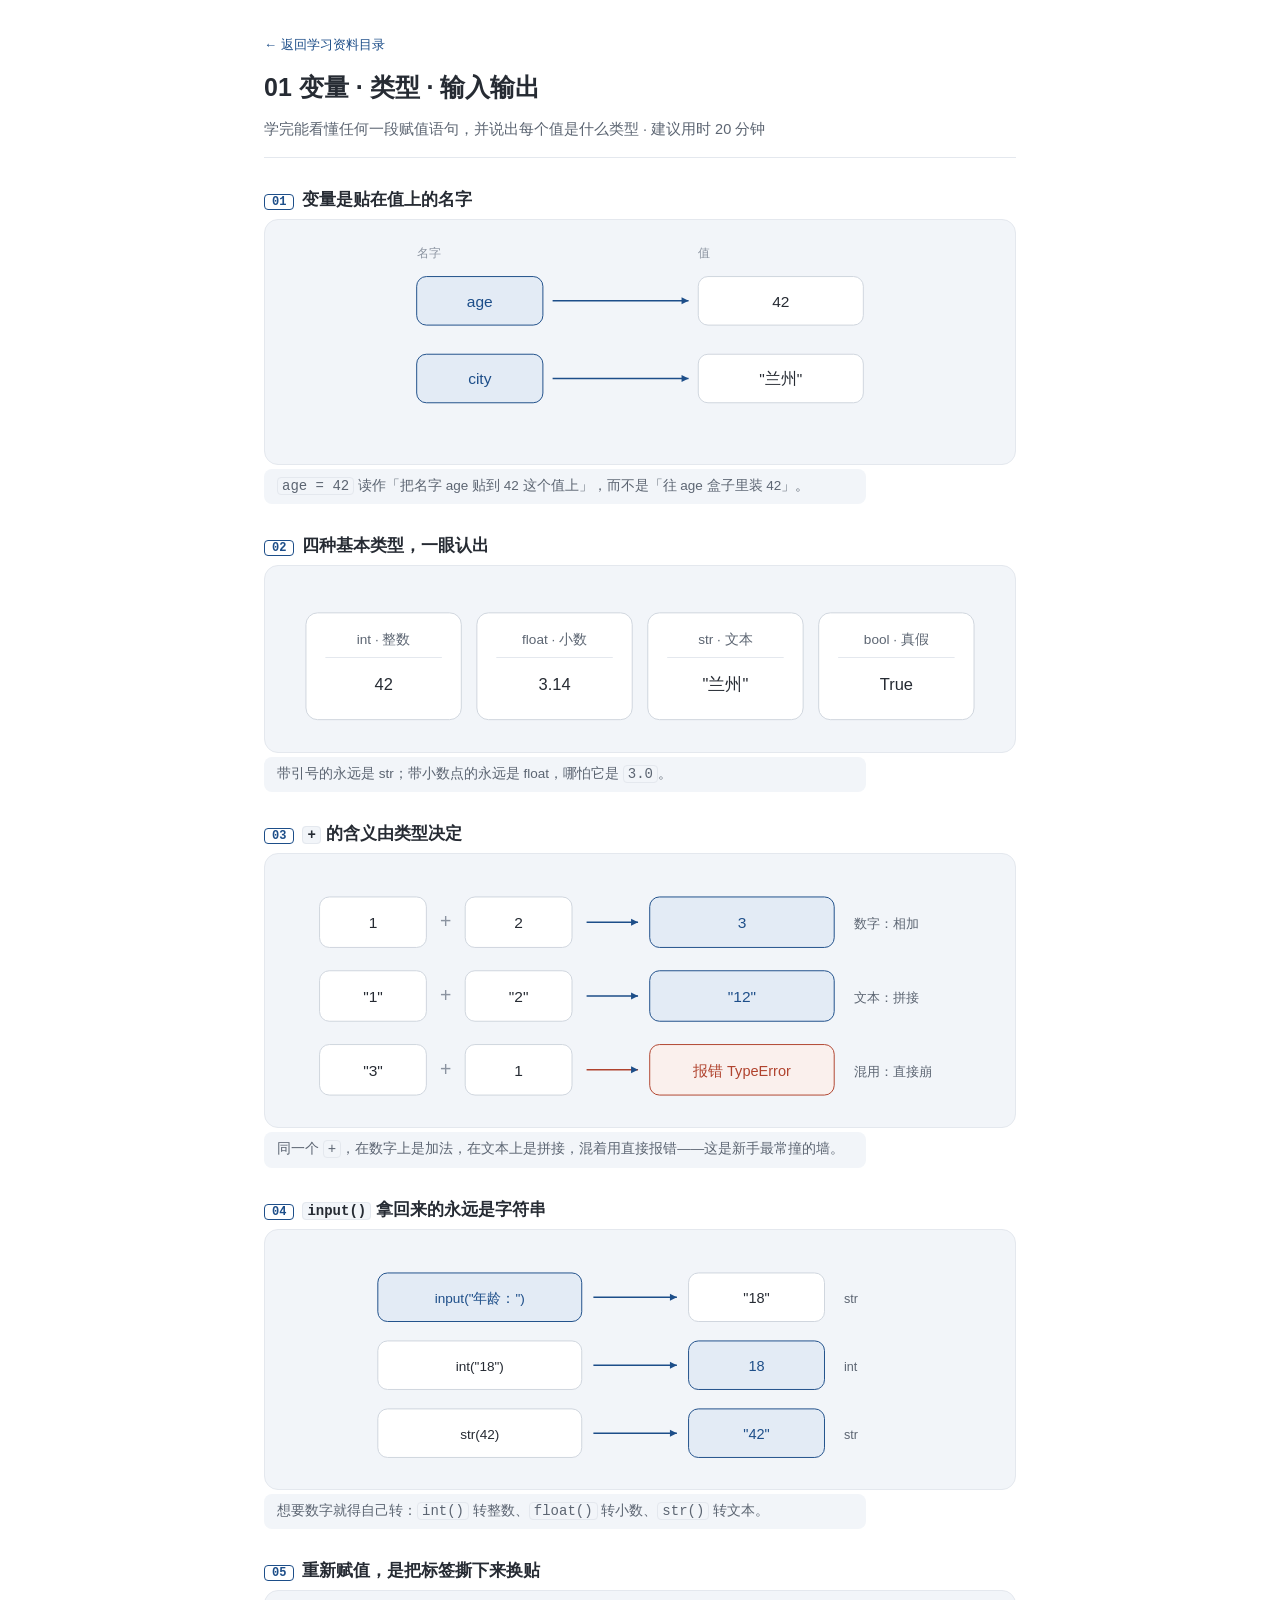
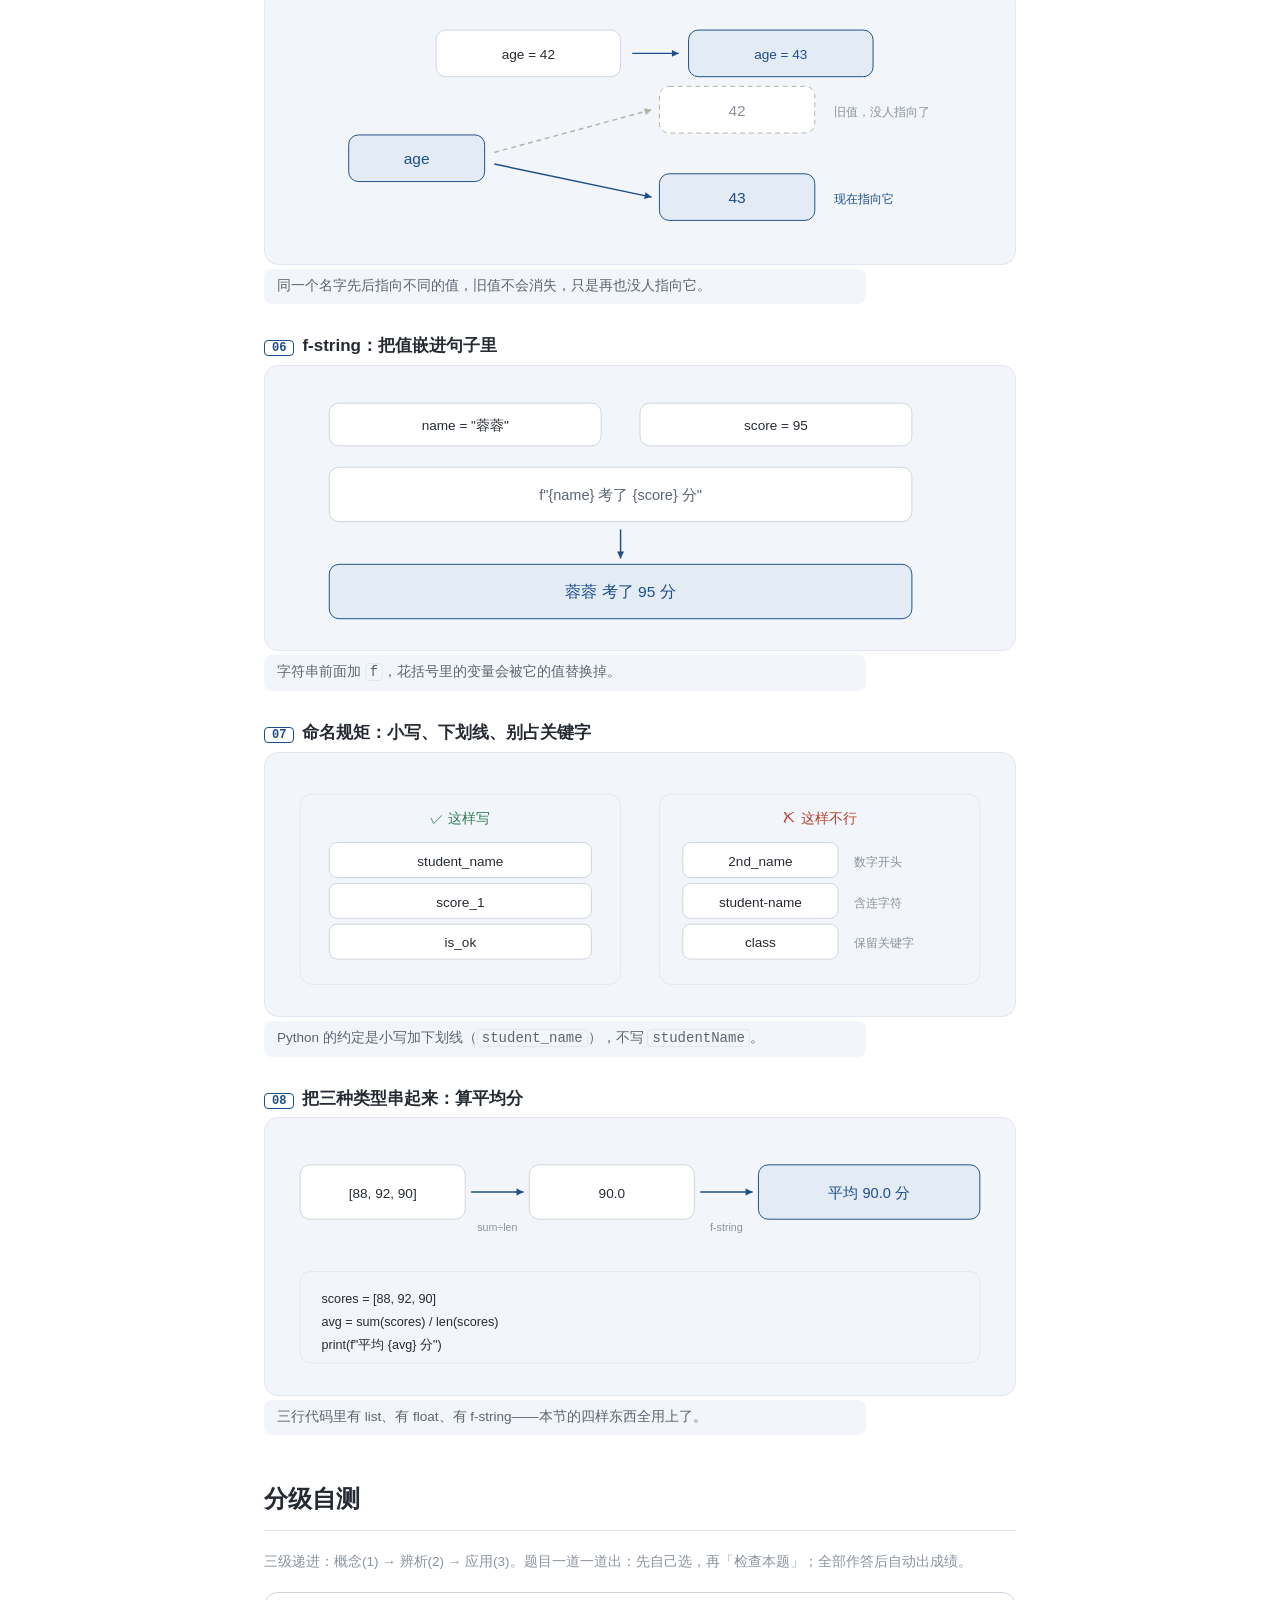
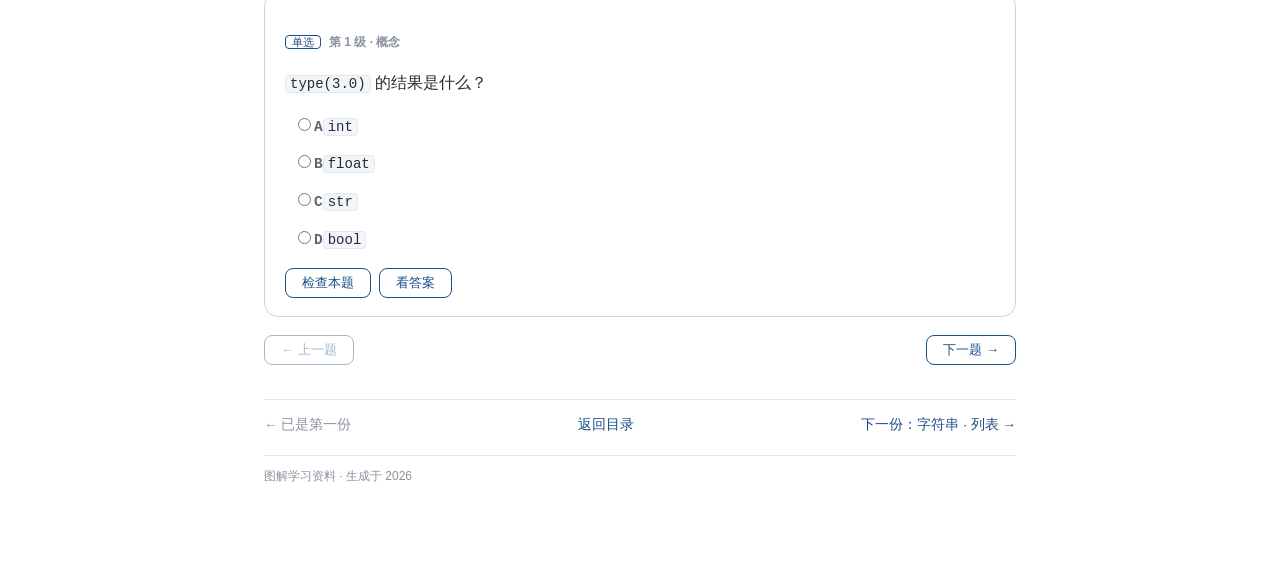
==== docs/python-basics/01-variables-types-io.html @ 9e704454 "xxx" ====
<!DOCTYPE html>
<html lang="zh-CN">
<head>
<meta charset="UTF-8">
<meta name="viewport" content="width=device-width, initial-scale=1.0">
<title>变量 · 类型 · 输入输出 · 图解</title>
<style>
  :root{
    --ink:#262b33; --ink-2:#5c6572; --ink-3:#8b93a0;
    --line:#cfd5dd; --line-soft:#e4e8ee;
    --paper:#fff; --tint:#f2f5f9;
    --accent:#1d4e89; --accent-soft:#e3ebf5;
    --good:#2e7d57; --bad:#b0432e;
  }
  *{box-sizing:border-box}
  body{margin:0;background:var(--paper);color:var(--ink);
       font-family:-apple-system,"Segoe UI","PingFang SC","Microsoft YaHei",sans-serif;font-size:16px;line-height:1.7;}
  svg text{font-family:inherit;}
  .page{max-width:800px;margin:0 auto;padding:34px 24px 80px;}
  header{padding-bottom:16px;border-bottom:1px solid var(--line-soft);}
  h1{font-size:25px;margin:0 0 8px}
  .tagline{color:var(--ink-2);font-size:14.5px;margin:0}
  .crumb{margin:0 0 10px;font-size:13px}
  a{color:var(--accent);text-decoration:none}
  a:hover{text-decoration:underline}
  section.learn{margin:28px 0 6px}
  .lno{font-family:Consolas,monospace;font-size:12px;color:var(--accent);border:1px solid var(--accent);border-radius:4px;padding:0 7px;margin-right:8px}
  h3{font-size:17px;margin:0 0 4px;font-weight:700}
  figure{margin:0}
  figure svg{width:100%;height:auto;display:block}
  figcaption{font-size:13.5px;color:var(--ink-2);background:var(--tint);border-radius:8px;padding:6px 13px;max-width:80%;margin-top:4px}
  .wrap{background:var(--tint);border:1px solid var(--line-soft);border-radius:14px;padding:8px 6px 4px}
  .quiz-head{margin-top:44px;border-bottom:1px solid var(--line-soft);padding-bottom:10px}
  .qcard{display:none;border:1px solid var(--line);border-radius:14px;padding:18px 20px;margin:18px 0}
  .qcard.on{display:block;animation:qi .18s ease}
  @keyframes qi{from{opacity:0;transform:translateY(6px)}to{opacity:1;transform:none}}
  .q-no{font-size:12px;color:var(--ink-3);font-weight:600}
  .q-type{font-size:11px;color:var(--accent);border:1px solid var(--accent);border-radius:4px;padding:0 6px;margin-right:8px}
  .q-stem{font-size:15.5px;margin:6px 0 10px}
  .opts{list-style:none;margin:0;padding:0}
  .opts li{display:flex;gap:9px;align-items:flex-start;padding:5px 8px;border-radius:8px}
  .opts li:hover{background:var(--tint)}
  .opts label{flex:1;cursor:pointer;font-size:14.5px}
  .opts input{accent-color:var(--accent);margin-top:6px}
  .ltr{font-family:Consolas,monospace;font-weight:700;color:var(--ink-2);min-width:15px}
  code{font-family:Consolas,monospace;font-size:14px;background:var(--tint);border:1px solid var(--line-soft);border-radius:4px;padding:0 4px}
  .qbar{display:flex;gap:8px;margin-top:10px;flex-wrap:wrap}
  button{font-family:inherit;font-size:13px;padding:5px 16px;border-radius:8px;cursor:pointer;border:1px solid var(--accent);background:#fff;color:var(--accent)}
  button:hover{background:var(--accent-soft)}
  button.primary{background:var(--accent);color:#fff}
  button.primary:hover{background:#163c69}
  button:disabled{opacity:.4;cursor:not-allowed}
  .feedback{display:none;margin-top:10px;padding:9px 13px;border-radius:8px;font-size:14px}
  .feedback.show{display:block}
  .feedback.good{background:#edf5f0;border:1px solid #cfe2d6;color:var(--good)}
  .feedback.bad{background:#faf0ed;border:1px solid #ead2cb;color:var(--bad)}
  .feedback.mid{background:var(--tint);border:1px solid var(--line);color:var(--ink-2)}
  .feedback .why{color:var(--ink-2);border-top:1px dashed var(--line);padding-top:6px;margin-top:6px}
  .result-screen{display:none;border:1px solid var(--accent);border-radius:14px;padding:18px 20px;margin:18px 0}
  .result-screen.show{display:block}
  .why-src{display:none}
  .lesson-nav{display:flex;justify-content:space-between;gap:12px;flex-wrap:wrap;margin-top:34px;padding-top:14px;border-top:1px solid var(--line-soft);font-size:13.5px}
  .lesson-nav .dim{color:var(--ink-3)}
  footer{margin-top:18px;color:var(--ink-3);font-size:12px;border-top:1px solid var(--line-soft);padding-top:10px}
  @media(max-width:560px){figcaption{max-width:100%}}
</style>
</head>
<body>
<svg width="0" height="0" style="position:absolute" aria-hidden="true"><defs>
  <marker id="ar" viewBox="0 0 10 10" refX="9" refY="5" markerWidth="6" markerHeight="6" orient="auto-start-reverse"><path d="M1 1 L9 5 L1 9 z" fill="#1d4e89"/></marker>
  <marker id="arw" viewBox="0 0 10 10" refX="9" refY="5" markerWidth="6" markerHeight="6" orient="auto-start-reverse"><path d="M1 1 L9 5 L1 9 z" fill="#b4b2a9"/></marker>
</defs></svg>

<div class="page">

  <header>
    <p class="crumb"><a href="index.html">← 返回学习资料目录</a></p>
    <h1>01 变量 · 类型 · 输入输出</h1>
    <p class="tagline">学完能看懂任何一段赋值语句，并说出每个值是什么类型 · 建议用时 20 分钟</p>
  </header>

  <section class="learn">
    <h3><span class="lno">01</span>变量是贴在值上的名字</h3>
    <div class="wrap">
      <svg viewBox="0 0 760 230" role="img" aria-label="变量名指向值">
        <text x="150" y="30" font-size="12" fill="#8b93a0">名字</text>
        <text x="440" y="30" font-size="12" fill="#8b93a0">值</text>
        <rect x="150" y="50" width="130" height="50" rx="10" fill="#e3ebf5" stroke="#1d4e89"/>
        <text x="215" y="81" text-anchor="middle" font-size="16" fill="#1d4e89">age</text>
        <line x1="290" y1="75" x2="430" y2="75" stroke="#1d4e89" stroke-width="1.5" marker-end="url(#ar)"/>
        <rect x="440" y="50" width="170" height="50" rx="10" fill="#fff" stroke="#cfd5dd"/>
        <text x="525" y="81" text-anchor="middle" font-size="16" fill="#262b33">42</text>
        <rect x="150" y="130" width="130" height="50" rx="10" fill="#e3ebf5" stroke="#1d4e89"/>
        <text x="215" y="161" text-anchor="middle" font-size="16" fill="#1d4e89">city</text>
        <line x1="290" y1="155" x2="430" y2="155" stroke="#1d4e89" stroke-width="1.5" marker-end="url(#ar)"/>
        <rect x="440" y="130" width="170" height="50" rx="10" fill="#fff" stroke="#cfd5dd"/>
        <text x="525" y="161" text-anchor="middle" font-size="16" fill="#262b33">"兰州"</text>
      </svg>
    </div>
    <figcaption><code>age = 42</code> 读作「把名字 age 贴到 42 这个值上」，而不是「往 age 盒子里装 42」。</figcaption>
  </section>

  <section class="learn">
    <h3><span class="lno">02</span>四种基本类型，一眼认出</h3>
    <div class="wrap">
      <svg viewBox="0 0 760 170" role="img" aria-label="int float str bool 四种类型">
        <rect x="36" y="40" width="160" height="110" rx="12" fill="#fff" stroke="#cfd5dd"/>
        <text x="116" y="72" text-anchor="middle" font-size="14" fill="#5c6572">int · 整数</text>
        <line x1="56" y1="86" x2="176" y2="86" stroke="#e4e8ee"/>
        <text x="116" y="119" text-anchor="middle" font-size="17" fill="#262b33">42</text>
        <rect x="212" y="40" width="160" height="110" rx="12" fill="#fff" stroke="#cfd5dd"/>
        <text x="292" y="72" text-anchor="middle" font-size="14" fill="#5c6572">float · 小数</text>
        <line x1="232" y1="86" x2="352" y2="86" stroke="#e4e8ee"/>
        <text x="292" y="119" text-anchor="middle" font-size="17" fill="#262b33">3.14</text>
        <rect x="388" y="40" width="160" height="110" rx="12" fill="#fff" stroke="#cfd5dd"/>
        <text x="468" y="72" text-anchor="middle" font-size="14" fill="#5c6572">str · 文本</text>
        <line x1="408" y1="86" x2="528" y2="86" stroke="#e4e8ee"/>
        <text x="468" y="119" text-anchor="middle" font-size="17" fill="#262b33">"兰州"</text>
        <rect x="564" y="40" width="160" height="110" rx="12" fill="#fff" stroke="#cfd5dd"/>
        <text x="644" y="72" text-anchor="middle" font-size="14" fill="#5c6572">bool · 真假</text>
        <line x1="584" y1="86" x2="704" y2="86" stroke="#e4e8ee"/>
        <text x="644" y="119" text-anchor="middle" font-size="17" fill="#262b33">True</text>
      </svg>
    </div>
    <figcaption>带引号的永远是 str；带小数点的永远是 float，哪怕它是 <code>3.0</code>。</figcaption>
  </section>

  <section class="learn">
    <h3><span class="lno">03</span><code>+</code> 的含义由类型决定</h3>
    <div class="wrap">
      <svg viewBox="0 0 760 260" role="img" aria-label="加号在数字与字符串上的不同含义">
        <rect x="50" y="36" width="110" height="52" rx="10" fill="#fff" stroke="#cfd5dd"/>
        <text x="105" y="68" text-anchor="middle" font-size="16" fill="#262b33">1</text>
        <text x="180" y="68" text-anchor="middle" font-size="20" fill="#8b93a0">+</text>
        <rect x="200" y="36" width="110" height="52" rx="10" fill="#fff" stroke="#cfd5dd"/>
        <text x="255" y="68" text-anchor="middle" font-size="16" fill="#262b33">2</text>
        <line x1="325" y1="62" x2="378" y2="62" stroke="#1d4e89" stroke-width="1.5" marker-end="url(#ar)"/>
        <rect x="390" y="36" width="190" height="52" rx="10" fill="#e3ebf5" stroke="#1d4e89"/>
        <text x="485" y="68" text-anchor="middle" font-size="16" fill="#1d4e89">3</text>
        <text x="600" y="68" font-size="13" fill="#5c6572">数字：相加</text>

        <rect x="50" y="112" width="110" height="52" rx="10" fill="#fff" stroke="#cfd5dd"/>
        <text x="105" y="144" text-anchor="middle" font-size="16" fill="#262b33">"1"</text>
        <text x="180" y="144" text-anchor="middle" font-size="20" fill="#8b93a0">+</text>
        <rect x="200" y="112" width="110" height="52" rx="10" fill="#fff" stroke="#cfd5dd"/>
        <text x="255" y="144" text-anchor="middle" font-size="16" fill="#262b33">"2"</text>
        <line x1="325" y1="138" x2="378" y2="138" stroke="#1d4e89" stroke-width="1.5" marker-end="url(#ar)"/>
        <rect x="390" y="112" width="190" height="52" rx="10" fill="#e3ebf5" stroke="#1d4e89"/>
        <text x="485" y="144" text-anchor="middle" font-size="16" fill="#1d4e89">"12"</text>
        <text x="600" y="144" font-size="13" fill="#5c6572">文本：拼接</text>

        <rect x="50" y="188" width="110" height="52" rx="10" fill="#fff" stroke="#cfd5dd"/>
        <text x="105" y="220" text-anchor="middle" font-size="16" fill="#262b33">"3"</text>
        <text x="180" y="220" text-anchor="middle" font-size="20" fill="#8b93a0">+</text>
        <rect x="200" y="188" width="110" height="52" rx="10" fill="#fff" stroke="#cfd5dd"/>
        <text x="255" y="220" text-anchor="middle" font-size="16" fill="#262b33">1</text>
        <line x1="325" y1="214" x2="378" y2="214" stroke="#b0432e" stroke-width="1.5" marker-end="url(#ar)"/>
        <rect x="390" y="188" width="190" height="52" rx="10" fill="#faf0ed" stroke="#b0432e"/>
        <text x="485" y="220" text-anchor="middle" font-size="15" fill="#b0432e">报错 TypeError</text>
        <text x="600" y="220" font-size="13" fill="#5c6572">混用：直接崩</text>
      </svg>
    </div>
    <figcaption>同一个 <code>+</code>，在数字上是加法，在文本上是拼接，混着用直接报错——这是新手最常撞的墙。</figcaption>
  </section>

  <section class="learn">
    <h3><span class="lno">04</span><code>input()</code> 拿回来的永远是字符串</h3>
    <div class="wrap">
      <svg viewBox="0 0 760 246" role="img" aria-label="input 返回字符串以及类型转换">
        <rect x="110" y="36" width="210" height="50" rx="10" fill="#e3ebf5" stroke="#1d4e89"/>
        <text x="215" y="67" text-anchor="middle" font-size="14" fill="#1d4e89">input("年龄：")</text>
        <line x1="332" y1="61" x2="418" y2="61" stroke="#1d4e89" stroke-width="1.5" marker-end="url(#ar)"/>
        <rect x="430" y="36" width="140" height="50" rx="10" fill="#fff" stroke="#cfd5dd"/>
        <text x="500" y="67" text-anchor="middle" font-size="15" fill="#262b33">"18"</text>
        <text x="590" y="67" font-size="13" fill="#5c6572">str</text>

        <rect x="110" y="106" width="210" height="50" rx="10" fill="#fff" stroke="#cfd5dd"/>
        <text x="215" y="137" text-anchor="middle" font-size="14" fill="#262b33">int("18")</text>
        <line x1="332" y1="131" x2="418" y2="131" stroke="#1d4e89" stroke-width="1.5" marker-end="url(#ar)"/>
        <rect x="430" y="106" width="140" height="50" rx="10" fill="#e3ebf5" stroke="#1d4e89"/>
        <text x="500" y="137" text-anchor="middle" font-size="15" fill="#1d4e89">18</text>
        <text x="590" y="137" font-size="13" fill="#5c6572">int</text>

        <rect x="110" y="176" width="210" height="50" rx="10" fill="#fff" stroke="#cfd5dd"/>
        <text x="215" y="207" text-anchor="middle" font-size="14" fill="#262b33">str(42)</text>
        <line x1="332" y1="201" x2="418" y2="201" stroke="#1d4e89" stroke-width="1.5" marker-end="url(#ar)"/>
        <rect x="430" y="176" width="140" height="50" rx="10" fill="#e3ebf5" stroke="#1d4e89"/>
        <text x="500" y="207" text-anchor="middle" font-size="15" fill="#1d4e89">"42"</text>
        <text x="590" y="207" font-size="13" fill="#5c6572">str</text>
      </svg>
    </div>
    <figcaption>想要数字就得自己转：<code>int()</code> 转整数、<code>float()</code> 转小数、<code>str()</code> 转文本。</figcaption>
  </section>

  <section class="learn">
    <h3><span class="lno">05</span>重新赋值，是把标签撕下来换贴</h3>
    <div class="wrap">
      <svg viewBox="0 0 760 260" role="img" aria-label="重新赋值后变量指向新值">
        <rect x="170" y="32" width="190" height="48" rx="10" fill="#fff" stroke="#cfd5dd"/>
        <text x="265" y="62" text-anchor="middle" font-size="14" fill="#262b33">age = 42</text>
        <line x1="372" y1="56" x2="420" y2="56" stroke="#1d4e89" stroke-width="1.5" marker-end="url(#ar)"/>
        <rect x="430" y="32" width="190" height="48" rx="10" fill="#e3ebf5" stroke="#1d4e89"/>
        <text x="525" y="62" text-anchor="middle" font-size="14" fill="#1d4e89">age = 43</text>

        <rect x="80" y="140" width="140" height="48" rx="10" fill="#e3ebf5" stroke="#1d4e89"/>
        <text x="150" y="170" text-anchor="middle" font-size="16" fill="#1d4e89">age</text>
        <line x1="230" y1="158" x2="392" y2="114" stroke="#b4b2a9" stroke-width="1.5" stroke-dasharray="5 4" marker-end="url(#arw)"/>
        <line x1="230" y1="170" x2="392" y2="204" stroke="#1d4e89" stroke-width="1.5" marker-end="url(#ar)"/>
        <rect x="400" y="90" width="160" height="48" rx="10" fill="#fff" stroke="#b4b2a9" stroke-dasharray="5 4"/>
        <text x="480" y="120" text-anchor="middle" font-size="16" fill="#8b93a0">42</text>
        <rect x="400" y="180" width="160" height="48" rx="10" fill="#e3ebf5" stroke="#1d4e89"/>
        <text x="480" y="210" text-anchor="middle" font-size="16" fill="#1d4e89">43</text>
        <text x="580" y="120" font-size="12" fill="#8b93a0">旧值，没人指向了</text>
        <text x="580" y="210" font-size="12" fill="#1d4e89">现在指向它</text>
      </svg>
    </div>
    <figcaption>同一个名字先后指向不同的值，旧值不会消失，只是再也没人指向它。</figcaption>
  </section>

  <section class="learn">
    <h3><span class="lno">06</span>f-string：把值嵌进句子里</h3>
    <div class="wrap">
      <svg viewBox="0 0 760 272" role="img" aria-label="f-string 把变量的值嵌进句子">
        <rect x="60" y="30" width="280" height="44" rx="10" fill="#fff" stroke="#cfd5dd"/>
        <text x="200" y="58" text-anchor="middle" font-size="14" fill="#262b33">name = "蓉蓉"</text>
        <rect x="380" y="30" width="280" height="44" rx="10" fill="#fff" stroke="#cfd5dd"/>
        <text x="520" y="58" text-anchor="middle" font-size="14" fill="#262b33">score = 95</text>
        <rect x="60" y="96" width="600" height="56" rx="10" fill="#fff" stroke="#cfd5dd"/>
        <text x="360" y="130" text-anchor="middle" font-size="15" fill="#5c6572">f"{name} 考了 {score} 分"</text>
        <line x1="360" y1="160" x2="360" y2="190" stroke="#1d4e89" stroke-width="1.5" marker-end="url(#ar)"/>
        <rect x="60" y="196" width="600" height="56" rx="10" fill="#e3ebf5" stroke="#1d4e89"/>
        <text x="360" y="230" text-anchor="middle" font-size="16" fill="#1d4e89">蓉蓉 考了 95 分</text>
      </svg>
    </div>
    <figcaption>字符串前面加 <code>f</code>，花括号里的变量会被它的值替换掉。</figcaption>
  </section>

  <section class="learn">
    <h3><span class="lno">07</span>命名规矩：小写、下划线、别占关键字</h3>
    <div class="wrap">
      <svg viewBox="0 0 760 250" role="img" aria-label="合法的变量名与非法的变量名">
        <rect x="30" y="34" width="330" height="196" rx="12" fill="#f2f5f9" stroke="#e4e8ee"/>
        <text x="195" y="64" text-anchor="middle" font-size="14" fill="#2e7d57">✓ 这样写</text>
        <rect x="60" y="84" width="270" height="36" rx="8" fill="#fff" stroke="#cfd5dd"/>
        <text x="195" y="108" text-anchor="middle" font-size="14" fill="#262b33">student_name</text>
        <rect x="60" y="126" width="270" height="36" rx="8" fill="#fff" stroke="#cfd5dd"/>
        <text x="195" y="150" text-anchor="middle" font-size="14" fill="#262b33">score_1</text>
        <rect x="60" y="168" width="270" height="36" rx="8" fill="#fff" stroke="#cfd5dd"/>
        <text x="195" y="192" text-anchor="middle" font-size="14" fill="#262b33">is_ok</text>

        <rect x="400" y="34" width="330" height="196" rx="12" fill="#f2f5f9" stroke="#e4e8ee"/>
        <text x="565" y="64" text-anchor="middle" font-size="14" fill="#b0432e">✗ 这样不行</text>
        <rect x="424" y="84" width="160" height="36" rx="8" fill="#fff" stroke="#cfd5dd"/>
        <text x="504" y="108" text-anchor="middle" font-size="14" fill="#262b33">2nd_name</text>
        <text x="600" y="108" font-size="12" fill="#8b93a0">数字开头</text>
        <rect x="424" y="126" width="160" height="36" rx="8" fill="#fff" stroke="#cfd5dd"/>
        <text x="504" y="150" text-anchor="middle" font-size="14" fill="#262b33">student-name</text>
        <text x="600" y="150" font-size="12" fill="#8b93a0">含连字符</text>
        <rect x="424" y="168" width="160" height="36" rx="8" fill="#fff" stroke="#cfd5dd"/>
        <text x="504" y="192" text-anchor="middle" font-size="14" fill="#262b33">class</text>
        <text x="600" y="192" font-size="12" fill="#8b93a0">保留关键字</text>
      </svg>
    </div>
    <figcaption>Python 的约定是小写加下划线（<code>student_name</code>），不写 <code>studentName</code>。</figcaption>
  </section>

  <section class="learn">
    <h3><span class="lno">08</span>把三种类型串起来：算平均分</h3>
    <div class="wrap">
      <svg viewBox="0 0 760 264" role="img" aria-label="三行代码从数据到输出">
        <rect x="30" y="40" width="170" height="56" rx="10" fill="#fff" stroke="#cfd5dd"/>
        <text x="115" y="74" text-anchor="middle" font-size="14" fill="#262b33">[88, 92, 90]</text>
        <line x1="206" y1="68" x2="260" y2="68" stroke="#1d4e89" stroke-width="1.5" marker-end="url(#ar)"/>
        <text x="233" y="108" text-anchor="middle" font-size="11" fill="#8b93a0">sum÷len</text>
        <rect x="266" y="40" width="170" height="56" rx="10" fill="#fff" stroke="#cfd5dd"/>
        <text x="351" y="74" text-anchor="middle" font-size="14" fill="#262b33">90.0</text>
        <line x1="442" y1="68" x2="496" y2="68" stroke="#1d4e89" stroke-width="1.5" marker-end="url(#ar)"/>
        <text x="469" y="108" text-anchor="middle" font-size="11" fill="#8b93a0">f-string</text>
        <rect x="502" y="40" width="228" height="56" rx="10" fill="#e3ebf5" stroke="#1d4e89"/>
        <text x="616" y="74" text-anchor="middle" font-size="15" fill="#1d4e89">平均 90.0 分</text>

        <rect x="30" y="150" width="700" height="94" rx="10" fill="#f2f5f9" stroke="#e4e8ee"/>
        <text x="52" y="182" font-family="Consolas,monospace" font-size="13" fill="#262b33">scores = [88, 92, 90]</text>
        <text x="52" y="206" font-family="Consolas,monospace" font-size="13" fill="#262b33">avg = sum(scores) / len(scores)</text>
        <text x="52" y="230" font-family="Consolas,monospace" font-size="13" fill="#262b33">print(f"平均 {avg} 分")</text>
      </svg>
    </div>
    <figcaption>三行代码里有 list、有 float、有 f-string——本节的四样东西全用上了。</figcaption>
  </section>

  <h2 class="quiz-head">分级自测</h2>
  <p style="color:var(--ink-3);font-size:13.5px">
    三级递进：概念(1) → 辨析(2) → 应用(3)。题目一道一道出：先自己选，再「检查本题」；全部作答后自动出成绩。
  </p>

  <div id="qdeck">

    <div class="qcard" data-lvl="1" data-answer="B">
      <p><span class="q-type">单选</span><span class="q-no">第 1 级 · 概念</span></p>
      <p class="q-stem"><code>type(3.0)</code> 的结果是什么？</p>
      <ul class="opts">
        <li><label><input type="radio" name="q1"><span class="ltr">A</span><code>int</code></label></li>
        <li><label><input type="radio" name="q1"><span class="ltr">B</span><code>float</code></label></li>
        <li><label><input type="radio" name="q1"><span class="ltr">C</span><code>str</code></label></li>
        <li><label><input type="radio" name="q1"><span class="ltr">D</span><code>bool</code></label></li>
      </ul>
      <div class="qbar"><button class="check" type="button">检查本题</button><button class="peek" type="button">看答案</button></div>
      <div class="why-src">只要带小数点，Python 就归为 float，哪怕它的数值是整数。</div>
      <div class="feedback"></div>
    </div>

    <div class="qcard" data-lvl="1" data-answer="C">
      <p><span class="q-type">单选</span><span class="q-no">第 1 级 · 概念</span></p>
      <p class="q-stem"><code>input()</code> 拿回来的数据是什么类型？</p>
      <ul class="opts">
        <li><label><input type="radio" name="q2"><span class="ltr">A</span>由用户输入的内容决定</label></li>
        <li><label><input type="radio" name="q2"><span class="ltr">B</span><code>int</code></label></li>
        <li><label><input type="radio" name="q2"><span class="ltr">C</span><code>str</code></label></li>
        <li><label><input type="radio" name="q2"><span class="ltr">D</span><code>float</code></label></li>
      </ul>
      <div class="qbar"><button class="check" type="button">检查本题</button><button class="peek" type="button">看答案</button></div>
      <div class="why-src">input() 一律返回字符串，要参与算术必须自己用 int() 或 float() 转换。</div>
      <div class="feedback"></div>
    </div>

    <div class="qcard" data-lvl="1" data-answer="A">
      <p><span class="q-type">单选</span><span class="q-no">第 1 级 · 概念</span></p>
      <p class="q-stem">下面哪个是合法的变量名？</p>
      <ul class="opts">
        <li><label><input type="radio" name="q3"><span class="ltr">A</span><code>student_name</code></label></li>
        <li><label><input type="radio" name="q3"><span class="ltr">B</span><code>2nd_name</code></label></li>
        <li><label><input type="radio" name="q3"><span class="ltr">C</span><code>student-name</code></label></li>
        <li><label><input type="radio" name="q3"><span class="ltr">D</span><code>class</code></label></li>
      </ul>
      <div class="qbar"><button class="check" type="button">检查本题</button><button class="peek" type="button">看答案</button></div>
      <div class="why-src">变量名不能以数字开头、不能含连字符、不能占用保留关键字；小写加下划线是 Python 的通行写法。</div>
      <div class="feedback"></div>
    </div>

    <div class="qcard" data-lvl="1" data-answer="D">
      <p><span class="q-type">单选</span><span class="q-no">第 1 级 · 概念</span></p>
      <p class="q-stem">执行 <code>is_ok = True</code> 之后，<code>type(is_ok)</code> 是什么？</p>
      <ul class="opts">
        <li><label><input type="radio" name="q4"><span class="ltr">A</span><code>str</code></label></li>
        <li><label><input type="radio" name="q4"><span class="ltr">B</span><code>int</code></label></li>
        <li><label><input type="radio" name="q4"><span class="ltr">C</span><code>float</code></label></li>
        <li><label><input type="radio" name="q4"><span class="ltr">D</span><code>bool</code></label></li>
      </ul>
      <div class="qbar"><button class="check" type="button">检查本题</button><button class="peek" type="button">看答案</button></div>
      <div class="why-src">True / False 是布尔类型；一旦写成 "True"（带引号）就变成字符串了。</div>
      <div class="feedback"></div>
    </div>

    <div class="qcard" data-lvl="2" data-answer="C">
      <p><span class="q-type">单选</span><span class="q-no">第 2 级 · 辨析</span></p>
      <p class="q-stem"><code>"3" + 1</code> 会得到什么？</p>
      <ul class="opts">
        <li><label><input type="radio" name="q5"><span class="ltr">A</span><code>4</code></label></li>
        <li><label><input type="radio" name="q5"><span class="ltr">B</span><code>"31"</code></label></li>
        <li><label><input type="radio" name="q5"><span class="ltr">C</span>报错 <code>TypeError</code></label></li>
        <li><label><input type="radio" name="q5"><span class="ltr">D</span><code>"3 + 1"</code></label></li>
      </ul>
      <div class="qbar"><button class="check" type="button">检查本题</button><button class="peek" type="button">看答案</button></div>
      <div class="why-src">Python 不会替你猜「3」是数字还是文字，类型对不上就直接报 TypeError，必须显式转换。</div>
      <div class="feedback"></div>
    </div>

    <div class="qcard" data-lvl="2" data-answer="ABD">
      <p><span class="q-type">多选</span><span class="q-no">第 2 级 · 辨析</span></p>
      <p class="q-stem">关于变量，下面哪些说法是对的？</p>
      <ul class="opts">
        <li><label><input type="checkbox" name="q6"><span class="ltr">A</span>变量名只是贴在值上的名字</label></li>
        <li><label><input type="checkbox" name="q6"><span class="ltr">B</span>给同一个变量重新赋值，它会指向新的值</label></li>
        <li><label><input type="checkbox" name="q6"><span class="ltr">C</span>变量必须先声明类型，例如 <code>int age = 18</code></label></li>
        <li><label><input type="checkbox" name="q6"><span class="ltr">D</span>同一个变量先后可以指向不同类型的值</label></li>
      </ul>
      <div class="qbar"><button class="check" type="button">检查本题</button><button class="peek" type="button">看答案</button></div>
      <div class="why-src">Python 是动态类型，赋值即定义；<code>age = 18</code> 之后写 <code>age = "十八"</code> 也完全合法。</div>
      <div class="feedback"></div>
    </div>

    <div class="qcard" data-lvl="2" data-answer="B">
      <p><span class="q-type">单选</span><span class="q-no">第 2 级 · 辨析</span></p>
      <p class="q-stem"><code>print(1 + 2)</code> 和 <code>print("1" + "2")</code> 分别输出什么？</p>
      <ul class="opts">
        <li><label><input type="radio" name="q7"><span class="ltr">A</span>两个都是 <code>3</code></label></li>
        <li><label><input type="radio" name="q7"><span class="ltr">B</span><code>3</code> 和 <code>12</code></label></li>
        <li><label><input type="radio" name="q7"><span class="ltr">C</span><code>12</code> 和 <code>3</code></label></li>
        <li><label><input type="radio" name="q7"><span class="ltr">D</span>两句都报错</label></li>
      </ul>
      <div class="qbar"><button class="check" type="button">检查本题</button><button class="peek" type="button">看答案</button></div>
      <div class="why-src">同一个符号两种含义：数字上是加法，字符串上是拼接。</div>
      <div class="feedback"></div>
    </div>

    <div class="qcard" data-lvl="2" data-answer="C">
      <p><span class="q-type">单选</span><span class="q-no">第 2 级 · 辨析</span></p>
      <p class="q-stem"><code>int("3.14")</code> 会怎样？</p>
      <ul class="opts">
        <li><label><input type="radio" name="q8"><span class="ltr">A</span>得到 <code>3</code>（自动截断）</label></li>
        <li><label><input type="radio" name="q8"><span class="ltr">B</span>得到 <code>3.14</code></label></li>
        <li><label><input type="radio" name="q8"><span class="ltr">C</span>报错 <code>ValueError</code></label></li>
        <li><label><input type="radio" name="q8"><span class="ltr">D</span>得到 <code>"3"</code></label></li>
      </ul>
      <div class="qbar"><button class="check" type="button">检查本题</button><button class="peek" type="button">看答案</button></div>
      <div class="why-src">int() 不接受带小数点的字符串；要两步走：<code>int(float("3.14"))</code>。</div>
      <div class="feedback"></div>
    </div>

    <div class="qcard" data-lvl="3" data-answer="B">
      <p><span class="q-type">单选</span><span class="q-no">第 3 级 · 应用</span></p>
      <p class="q-stem">要让下一行 <code>print(age + 10)</code> 正常工作，<code>age</code> 应该怎么写出来？</p>
      <ul class="opts">
        <li><label><input type="radio" name="q9"><span class="ltr">A</span><code>age = input("年龄：")</code></label></li>
        <li><label><input type="radio" name="q9"><span class="ltr">B</span><code>age = int(input("年龄："))</code></label></li>
        <li><label><input type="radio" name="q9"><span class="ltr">C</span><code>age = str(input("年龄："))</code></label></li>
        <li><label><input type="radio" name="q9"><span class="ltr">D</span><code>age = print(input("年龄："))</code></label></li>
      </ul>
      <div class="qbar"><button class="check" type="button">检查本题</button><button class="peek" type="button">看答案</button></div>
      <div class="why-src">A 拿到的是字符串，加 10 会报 TypeError；D 的 print 返回 None。只有 B 一步到位得到整数。</div>
      <div class="feedback"></div>
    </div>

    <div class="qcard" data-lvl="3" data-answer="A">
      <p><span class="q-type">单选</span><span class="q-no">第 3 级 · 应用</span></p>
      <p class="q-stem">已知 <code>scores = [88, 92, 90]</code>，下面哪一句会报错？</p>
      <ul class="opts">
        <li><label><input type="radio" name="q10"><span class="ltr">A</span><code>print("平均" + sum(scores)/3 + "分")</code></label></li>
        <li><label><input type="radio" name="q10"><span class="ltr">B</span><code>print(f"平均 {sum(scores)/3} 分")</code></label></li>
        <li><label><input type="radio" name="q10"><span class="ltr">C</span><code>print("平均", sum(scores)/3, "分")</code></label></li>
        <li><label><input type="radio" name="q10"><span class="ltr">D</span><code>print("平均" + str(sum(scores)/3) + "分")</code></label></li>
      </ul>
      <div class="qbar"><button class="check" type="button">检查本题</button><button class="peek" type="button">看答案</button></div>
      <div class="why-src">A 让字符串去加一个 float，类型不匹配；B 用 f-string、C 用逗号分隔、D 手动 str()，都不需要隐式转换。</div>
      <div class="feedback"></div>
    </div>

    <div class="qcard" data-lvl="3" data-answer="D">
      <p><span class="q-type">单选</span><span class="q-no">第 3 级 · 应用</span></p>
      <p class="q-stem">下面这段代码能正常跑出结果：<code>a = 88</code>、<code>b = 3</code>、<code>c = a / b</code>、<code>print(c)</code>。一个月后回看，最大的问题是什么？</p>
      <ul class="opts">
        <li><label><input type="radio" name="q11"><span class="ltr">A</span>运行速度太慢</label></li>
        <li><label><input type="radio" name="q11"><span class="ltr">B</span>算出来的结果不对</label></li>
        <li><label><input type="radio" name="q11"><span class="ltr">C</span>变量数量太少</label></li>
        <li><label><input type="radio" name="q11"><span class="ltr">D</span>名字没有含义，读不出这段在算什么</label></li>
      </ul>
      <div class="qbar"><button class="check" type="button">检查本题</button><button class="peek" type="button">看答案</button></div>
      <div class="why-src">代码是写给未来的自己看的；改成 <code>total_score / subject_count</code>，省下的是重新推理的时间。</div>
      <div class="feedback"></div>
    </div>

    <div class="qcard" data-lvl="3" data-answer="B">
      <p><span class="q-type">单选</span><span class="q-no">第 3 级 · 应用</span></p>
      <p class="q-stem">学生问：为什么 <code>print(0.1 + 0.2)</code> 出来的是 <code>0.30000000000000004</code>？</p>
      <ul class="opts">
        <li><label><input type="radio" name="q12"><span class="ltr">A</span>Python 算错了，是它的 bug</label></li>
        <li><label><input type="radio" name="q12"><span class="ltr">B</span>浮点数用二进制近似存储，0.1 无法精确表示；判断相等要用容差</label></li>
        <li><label><input type="radio" name="q12"><span class="ltr">C</span>需要先 <code>import math</code> 才能做小数加法</label></li>
        <li><label><input type="radio" name="q12"><span class="ltr">D</span>电脑的 CPU 有故障</label></li>
      </ul>
      <div class="qbar"><button class="check" type="button">检查本题</button><button class="peek" type="button">看答案</button></div>
      <div class="why-src">这是所有使用二进制浮点的语言共有的特性，不是 Python 的错；比较大小用 <code>abs(x - y) &lt; 1e-9</code>。</div>
      <div class="feedback"></div>
    </div>

  </div>

  <div class="qbar" style="justify-content:space-between">
    <button id="prev" type="button">← 上一题</button>
    <button id="next" type="button">下一题 →</button>
  </div>

  <div class="result-screen" id="result">
    <h3 style="margin:0 0 6px">成绩</h3>
    <p id="r-txt"></p>
    <p style="color:var(--ink-3);font-size:13px" id="r-hint"></p>
    <button id="again" type="button">重新作答</button>
  </div>

  <nav class="lesson-nav">
    <span class="dim">← 已是第一份</span>
    <a href="index.html">返回目录</a>
    <a href="02-strings-lists.html">下一份：字符串 · 列表 →</a>
  </nav>

  <footer>图解学习资料 · 生成于 <span id="yr"></span></footer>
</div>

<script>
(function(){
  var cards = [].slice.call(document.querySelectorAll(".qcard"));
  var deckTop = document.getElementById("qdeck").offsetTop;

  cards.forEach(function(c){
    [].slice.call(c.querySelectorAll(".opts li")).forEach(function(li, i){
      var inp = li.querySelector("input");
      if (inp) inp.value = String.fromCharCode(65 + i);
    });
  });

  function sel(c){
    var p = [];
    [].slice.call(c.querySelectorAll("input")).forEach(function(i){ if(i.checked) p.push(i.value); });
    return p.sort().join("");
  }
  function show(i){
    cards.forEach(function(c, idx){ c.classList.toggle("on", idx === i); });
    document.getElementById("prev").disabled = (i === 0);
    document.getElementById("next").disabled = (i >= cards.length - 1);
    window.scrollTo({ top: deckTop - 16, behavior: "smooth" });
  }
  function markDone(c){ if(!c._done){ c._done = true; } }
  function allDone(){ return cards.every(function(c){ return c._done; }); }
  function fb(c, ok, kind, extra){
    var el = c.querySelector(".feedback");
    el.className = "feedback show " + (kind || (ok ? "good" : "bad"));
    var head = kind === "mid" ? "<b>参考答案</b>（看答案不计分）" : ok ? "<b>答对了 ✓</b>" : "<b>不对 ✗</b>";
    el.innerHTML = head + "　答案：" + extra + '<div class="why">' + c.querySelector(".why-src").textContent + "</div>";
  }
  function renderResult(){
    var per = {1:[0,0], 2:[0,0], 3:[0,0]};
    cards.forEach(function(c){
      var l = +c.dataset.lvl; per[l][0]++; if(c._ok) per[l][1]++;
    });
    var ok = per[1][1] + per[2][1] + per[3][1], tot = cards.length;
    document.getElementById("r-txt").innerHTML =
      "概念 " + per[1][1] + "/" + per[1][0] +
      " · 辨析 " + per[2][1] + "/" + per[2][0] +
      " · 应用 " + per[3][1] + "/" + per[3][0] +
      "　<b>总计 " + ok + "/" + tot + "</b>";
    document.getElementById("r-hint").textContent =
      ok >= tot * 0.85 ? "掌握良好，可尝试动手实践。"
      : ok >= tot * 0.5 ? "针对错题回看对应小节。"
      : "答对不足一半，建议重读知识区。";
    var r = document.getElementById("result");
    r.classList.add("show");
    r.scrollIntoView({ behavior: "smooth", block: "center" });
  }
  function maybeResult(){ if(allDone()) renderResult(); }

  cards.forEach(function(c){
    var ans = c.dataset.answer;
    c.querySelector(".check").addEventListener("click", function(){
      var p = sel(c), ok = (p === ans);
      c._ok = ok; markDone(c);
      fb(c, ok, null, fmt(ans) + "　你选：" + (p || "未作答"));
      maybeResult();
    });
    c.querySelector(".peek").addEventListener("click", function(){
      markDone(c);
      fb(c, true, "mid", fmt(ans) + "　你选：" + (sel(c) || "未作答"));
      [].slice.call(c.querySelectorAll(".opts li")).forEach(function(li, i){
        var inp = li.querySelector("input");
        if (inp && ans.indexOf(String.fromCharCode(65 + i)) > -1) li.style.background = "#eef3fa";
      });
      maybeResult();
    });
  });
  function fmt(a){ return a.length > 1 ? a.split("").join("、") : a; }

  var cur = 0;
  document.getElementById("prev").addEventListener("click", function(){ if(cur>0){ cur--; show(cur); } });
  document.getElementById("next").addEventListener("click", function(){ if(cur<cards.length-1){ cur++; show(cur); } });
  document.getElementById("again").addEventListener("click", function(){
    cards.forEach(function(c){
      c._done = false; c._ok = false;
      [].slice.call(c.querySelectorAll("input")).forEach(function(i){ i.checked = false; });
      [].slice.call(c.querySelectorAll(".opts li")).forEach(function(li){ li.style.background = ""; });
      var f = c.querySelector(".feedback"); f.className = "feedback"; f.innerHTML = "";
    });
    document.getElementById("result").classList.remove("show");
    cur = 0; show(cur);
  });
  document.getElementById("yr").textContent = new Date().getFullYear();
  show(0);
})();
</script>
</body>
</html>
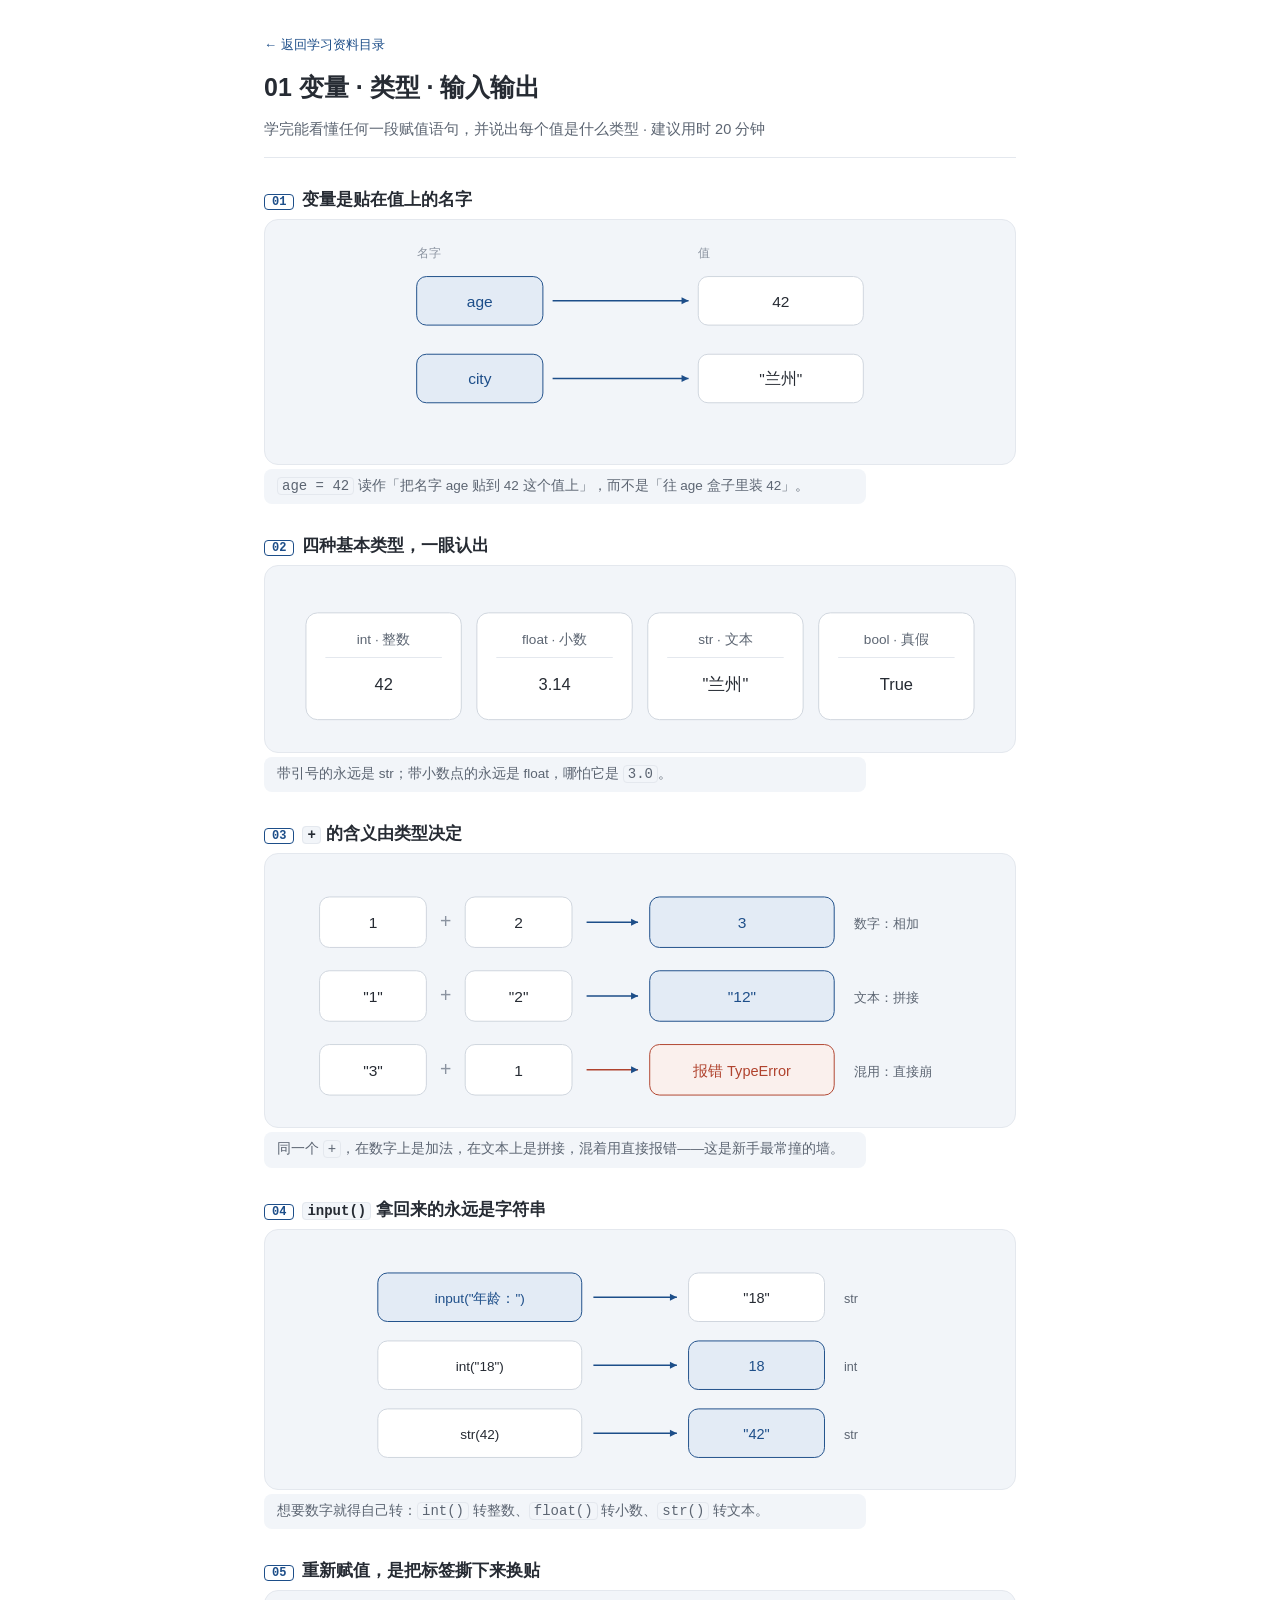
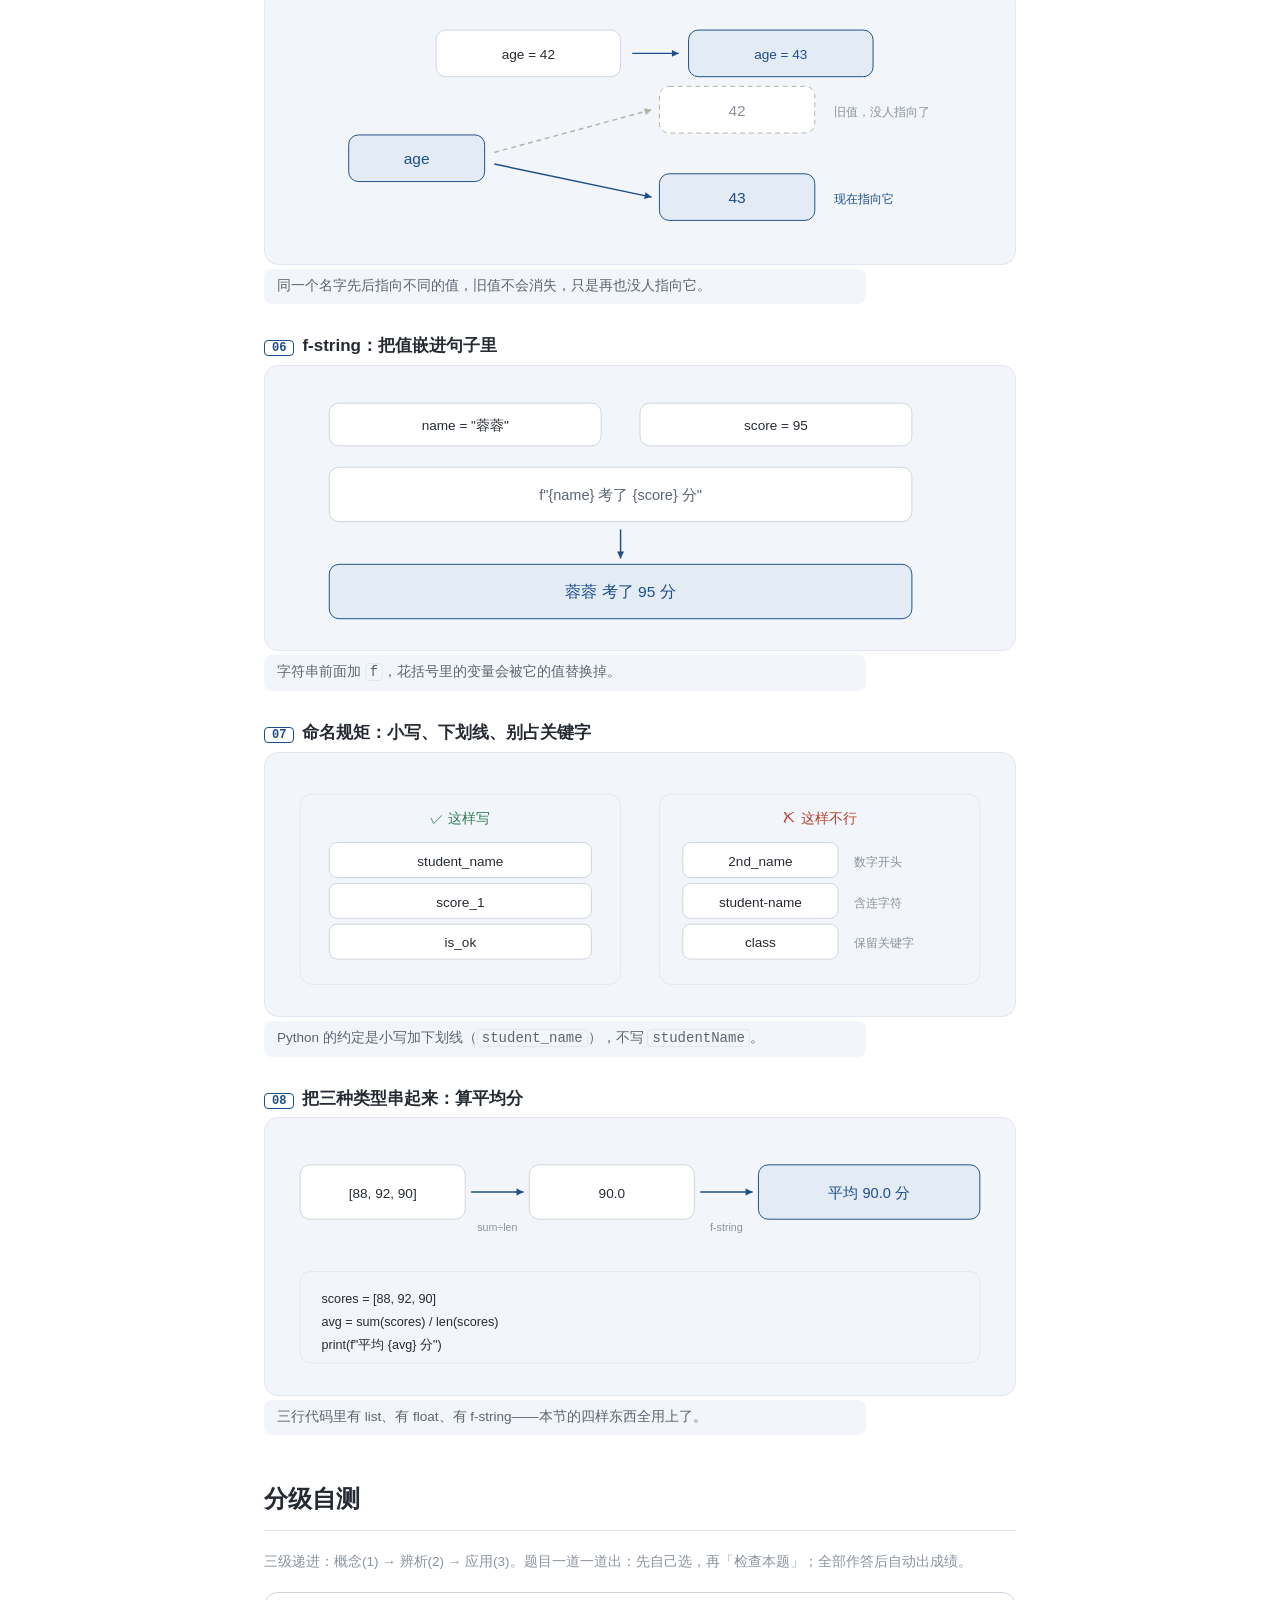
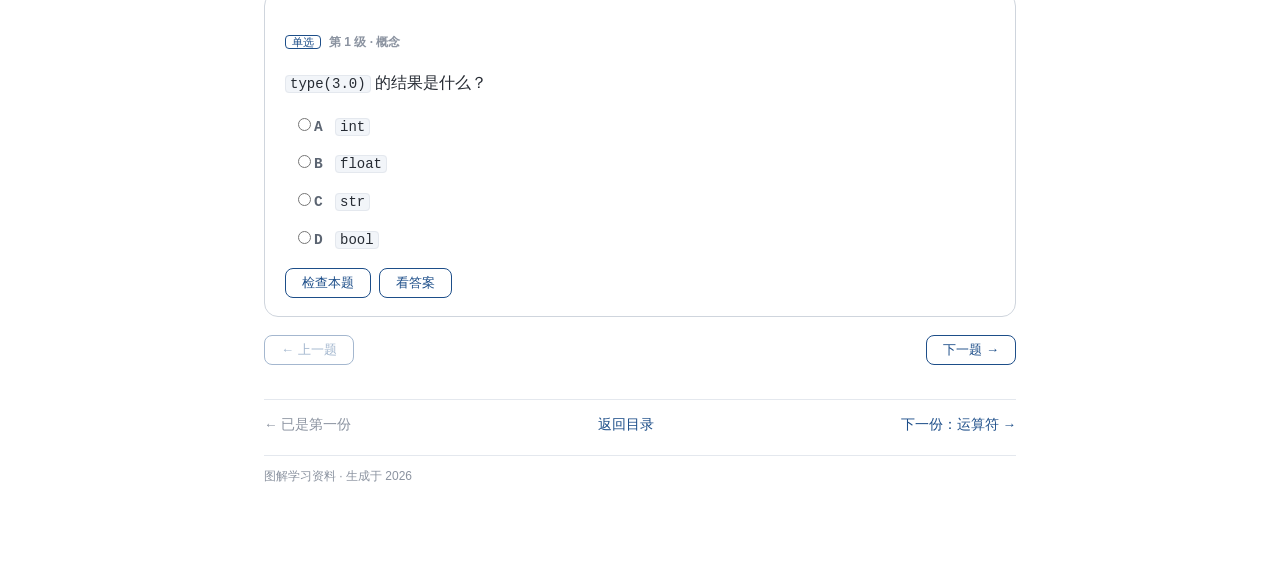
==== commit 17c72c71: "新增 Python 基础资料页面和注释讲解示例 - 在 docs/python-basics/ 目录下新增 index.html 文件，包含 Python 基础课程的学习资料目录。 - 在 scrip" ====
--- a/docs/python-basics/01-variables-types-io.html
+++ b/docs/python-basics/01-variables-types-io.html
@@ -41,6 +41,8 @@
   .opts li{display:flex;gap:9px;align-items:flex-start;padding:5px 8px;border-radius:8px}
   .opts li:hover{background:var(--tint)}
   .opts label{flex:1;cursor:pointer;font-size:14.5px}
+  .opts label code{margin-left:3px}
+  .opts .ltr{display:inline-block;width:18px}
   .opts input{accent-color:var(--accent);margin-top:6px}
   .ltr{font-family:Consolas,monospace;font-weight:700;color:var(--ink-2);min-width:15px}
   code{font-family:Consolas,monospace;font-size:14px;background:var(--tint);border:1px solid var(--line-soft);border-radius:4px;padding:0 4px}
@@ -480,7 +482,7 @@
   <nav class="lesson-nav">
     <span class="dim">← 已是第一份</span>
     <a href="index.html">返回目录</a>
-    <a href="02-strings-lists.html">下一份：字符串 · 列表 →</a>
+    <a href="01b-operators.html">下一份：运算符 →</a>
   </nav>
 
   <footer>图解学习资料 · 生成于 <span id="yr"></span></footer>
